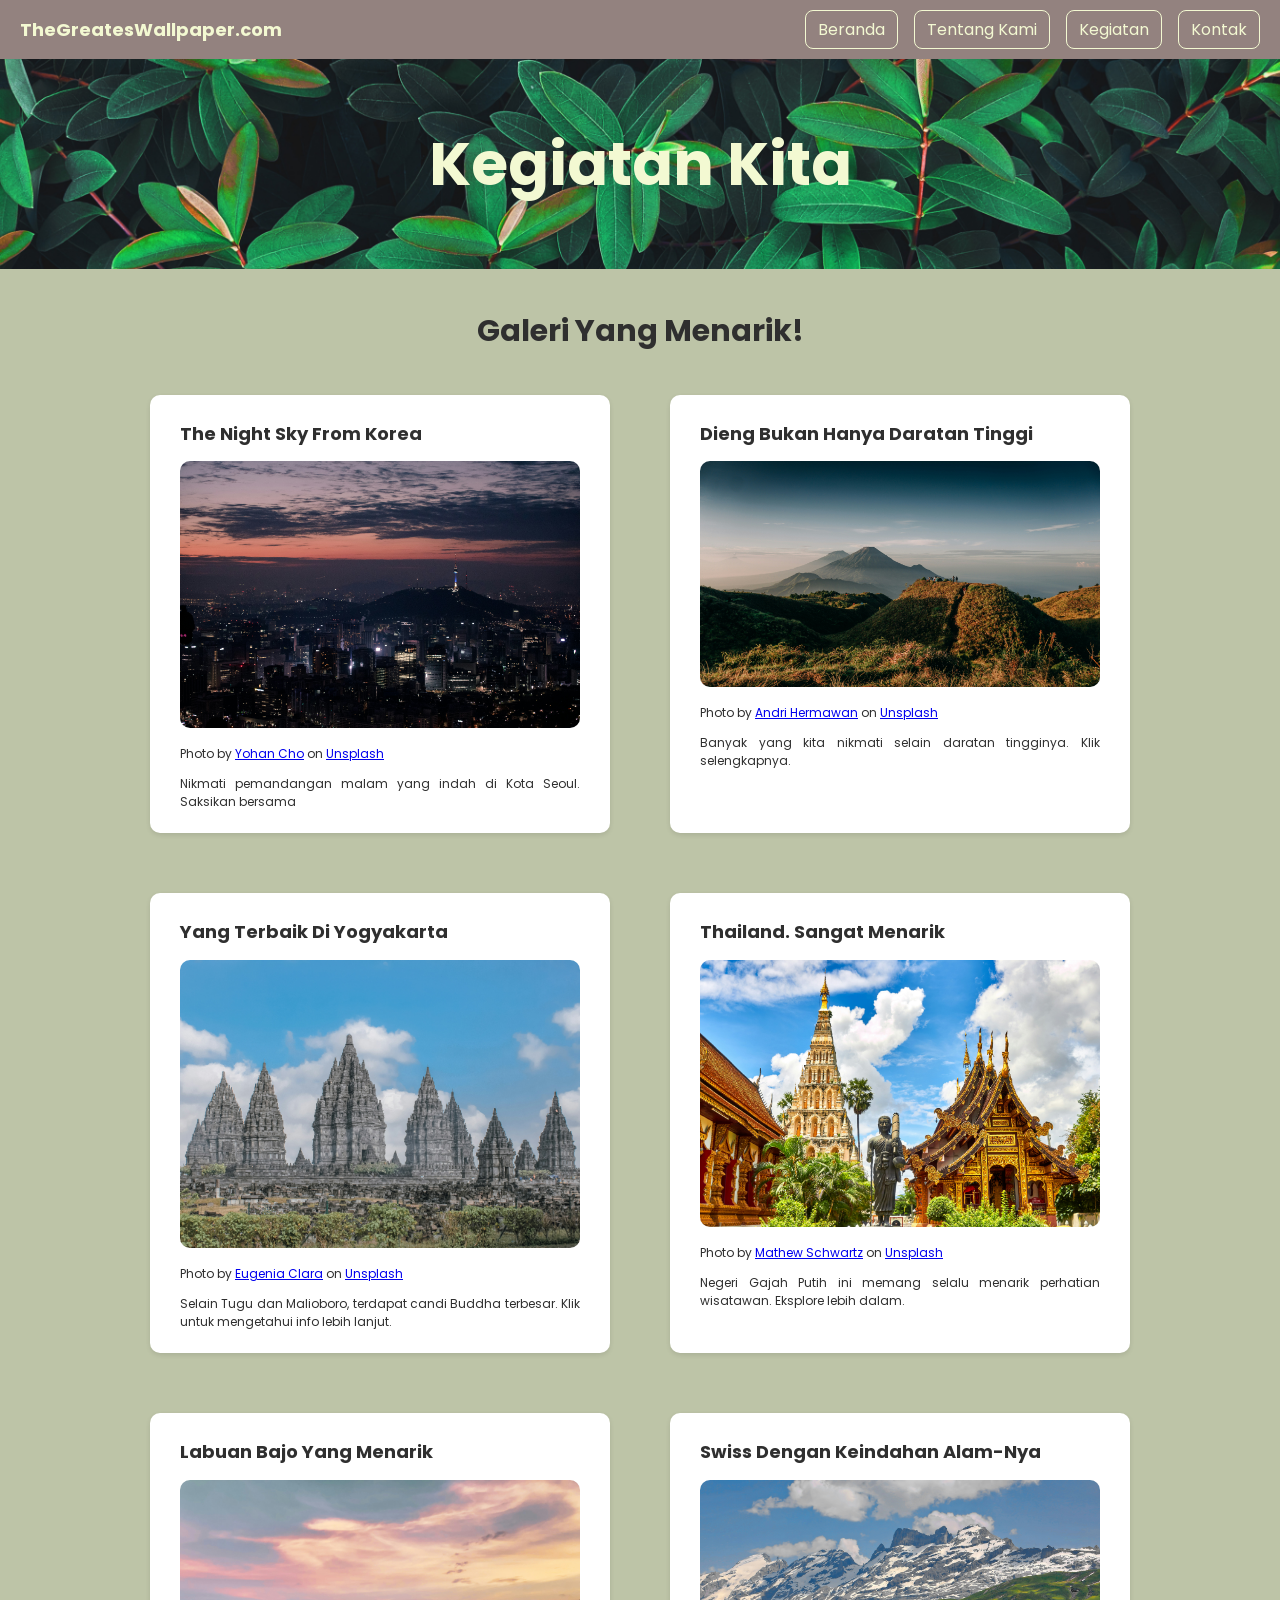
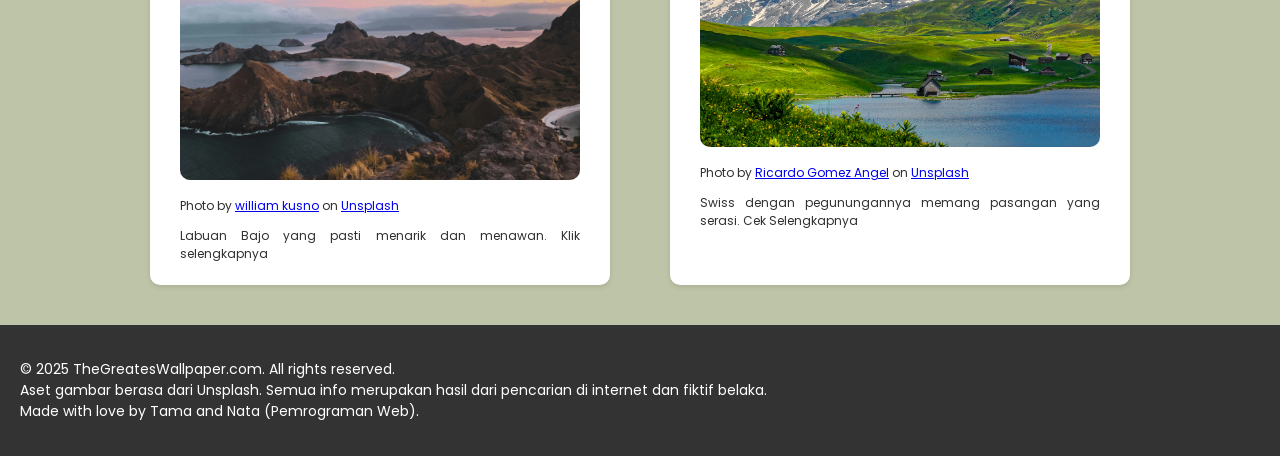
==== kegiatan.html @ 0dd3b31b "commit pertama" ====
<!DOCTYPE html>
<html lang="id">
<head>
    <meta charset="UTF-8">
    <meta name="viewport" content="width=device-width, initial-scale=1.0">
    <title>TheGreatesWallpaper.com</title>
    <link rel="stylesheet" href="style.css">
    <script src="script.js" defer></script>
    </head>
    <body>
        <div class="wrapper">

        <nav class="navbar">
            <div class="logo">TheGreatesWallpaper.com</div>
            <button class="menu-toggle" onclick="toggleMenu()">☰</button>
          
            <div class="nav-links" id="navLinks">
              <a href="index.html">Beranda</a>
              <a href="tentang.html">Tentang Kami</a>
              <a href="kegiatan.html">Kegiatan</a>
              <a href="kontak.html">Kontak</a>
            </div>
          </nav>
          
            <header>
                <h1 id="judul">Kegiatan Kita</h1>
            </header> 
            <main>
                <h1 id="subjudul">Galeri Yang Menarik!</h1>
                    <div class="container">
                        <article>
                            <h1>The Night Sky From Korea</h1>
                            <img src="assets/yohan-cho-Mwvhyd22Lyw-unsplash.jpg" alt="Gambar Acara Menarik">
                            <p>Photo by <a href="https://unsplash.com/@yohoney?utm_content=creditCopyText&utm_medium=referral&utm_source=unsplash">Yohan Cho</a> 
                                on <a href="https://unsplash.com/photos/lighted-city-skyline-at-night-Mwvhyd22Lyw?utm_content=creditCopyText&utm_medium=referral&utm_source=unsplash">Unsplash</a>
                            </p>
                            <p>Nikmati pemandangan malam yang indah di Kota Seoul. Saksikan bersama</p>
                           </article>
                           <article>
                            <h1>Dieng Bukan Hanya Daratan Tinggi</h1>
                            <img src="assets/andri-hermawan-mZjSvUtky1A-unsplash.jpg" alt="Gambar Acara Menarik">
                            <p>Photo by <a href="https://unsplash.com/@andrhrw_?utm_content=creditCopyText&utm_medium=referral&utm_source=unsplash">Andri Hermawan</a>
                                on <a href="https://unsplash.com/photos/green-grass-field-near-mountain-under-blue-sky-during-daytime-mZjSvUtky1A?utm_content=creditCopyText&utm_medium=referral&utm_source=unsplash">Unsplash</a>
                            </p>
                            <p>Banyak yang kita nikmati selain daratan tingginya. Klik selengkapnya.</p>
                           </article>
                           <article>
                            <h1>Yang Terbaik Di Yogyakarta</h1>
                            <img src="assets/eugenia-clara-_QTeGT478_8-unsplash.jpg" alt="Gambar Acara Menarik">
                            <p>Photo by <a href="https://unsplash.com/@eugeniaclara?utm_content=creditCopyText&utm_medium=referral&utm_source=unsplash">Eugenia Clara</a> 
                                on <a href="https://unsplash.com/photos/angkor-wat-during-daytime-_QTeGT478_8?utm_content=creditCopyText&utm_medium=referral&utm_source=unsplash">Unsplash</a>
                            </p>
                            <p>Selain Tugu dan Malioboro, terdapat candi Buddha terbesar. Klik untuk mengetahui info lebih lanjut.</p>
                       </article>

                       <article>
                        <h1>Thailand. Sangat Menarik</h1>
                        <img src="assets/mathew-schwartz-gsllxmVO4HQ-unsplash.jpg" alt="Gambar Acara Menarik">
                        <p>Photo by <a href="https://unsplash.com/@cadop?utm_content=creditCopyText&utm_medium=referral&utm_source=unsplash">Mathew Schwartz</a> 
                            on <a href="https://unsplash.com/photos/standing-statue-and-temples-landmark-during-daytime-gsllxmVO4HQ?utm_content=creditCopyText&utm_medium=referral&utm_source=unsplash">Unsplash</a>
                        </p>
                        <p>Negeri Gajah Putih ini memang selalu menarik perhatian wisatawan. Eksplore lebih dalam.</p>
                       </article>
                       <article>
                        <h1>Labuan Bajo Yang Menarik</h1>
                        <img src="assets/william-kusno-tq_h8bCNhKQ-unsplash.jpg" alt="Gambar Acara Menarik">
                        <p>Photo by <a href="https://unsplash.com/@williamkusno?utm_content=creditCopyText&utm_medium=referral&utm_source=unsplash">william kusno</a>
                            on <a href="https://unsplash.com/photos/body-of-water-between-mountains-during-sunset-tq_h8bCNhKQ?utm_content=creditCopyText&utm_medium=referral&utm_source=unsplash">Unsplash</a>
                        </p>
                        <p>Labuan Bajo yang pasti menarik dan menawan. Klik selengkapnya</p>
                       </article>
                       <article>
                        <h1>Swiss Dengan Keindahan Alam-Nya</h1>
                        <img src="assets/ricardo-gomez-angel-58uZCE8zrdk-unsplash.jpg" alt="Gambar Acara Menarik">
                        <p>Photo by <a href="https://unsplash.com/@rgaleriacom?utm_content=creditCopyText&utm_medium=referral&utm_source=unsplash">Ricardo Gomez Angel</a> 
                            on <a href="https://unsplash.com/photos/mountain-and-houses-58uZCE8zrdk?utm_content=creditCopyText&utm_medium=referral&utm_source=unsplash">Unsplash</a></p>
                        <p>Swiss dengan pegunungannya memang pasangan yang serasi. Cek Selengkapnya</p>
                       </article>
            </main>

            <footer>
                <p>
                    &copy; 2025 TheGreatesWallpaper.com. All rights reserved.
                    <br>Aset gambar berasa dari Unsplash.
                    Semua info merupakan hasil dari pencarian di internet dan fiktif belaka.<br>
                    Made with love by Tama and Nata (Pemrograman Web).
                </p>
            </footer>
        </div>
    </body>
---- style.css ----
@import url('https://fonts.googleapis.com/css2?family=Poppins:ital,wght@0,100;0,200;0,300;0,400;0,500;0,600;0,700;0,800;0,900;1,100;1,200;1,300;1,400;1,500;1,600;1,700;1,800;1,900&display=swap');

:root {
    --cinereous: #93827fff;
    --cream: #f3f9d2ff;
    --sage: #bdc4a7ff;
    --jet: #2f2f2fff;
    --cambridge-blue: #92b4a7ff;
}

.wrapper {
    display: flex;
    flex-direction: column;
    min-height: 100vh;
  }

  .logo{
    font-weight: bold;
    color: var(--cream);
  }
body{
    font-family: 'Poppins', sans-serif;
    background-color: white;
    padding: 0;
    margin: 0;
    height: 100%;
}


header{
    padding: 20px 50px;
    background-image: url(2688x1511-WALLSBYJFL.jpg);
    background-size: cover;
    color: var(--jet);
    text-align: left;
    font-size: 30px;
}


#gambarheader{
    filter: brightness(0.5);
}

#judul{
    text-align: center;
    color: var(--cream);
}

#subjudul{
    text-align: center;
    color: var(--jet);
    font-size: 30px;
}

.navbar {
    display: flex;
    justify-content: space-between;
    align-items: center;
    background-color: var(--cinereous);
    padding: 10px 20px;
    position: sticky;
    top: 0;
    z-index: 1000;
}
  
  .logo {
    font-weight: bold;
    font-size: 18px;
  }
  
  .nav-links {
    display: flex;
    gap: 16px;
  }
  
  .nav-links a {
    text-decoration: none;
    color: var(--cream);
    padding: 6px 12px;
    border: 1px solid var(--cream);
    border-radius: 8px;
  }
  
  .menu-toggle {
    display: none;
    font-size: 24px;
    background: none;
    border: none;
    cursor: pointer;
  }


main{
    background-color: var(--sage);
    padding: 20px 50px;
    text-align: left;
    color: var(--jet);
    flex: 1;
}

article {
    background-color: white;
    box-shadow: 0 2px 5px rgba(0,0,0,0.1);
    border-radius: 10px;
    padding: 10px 30px;
    text-align: justify;
    max-width: 400px;
    min-width: 200px;
    flex: 1 1 300px;
    transition: transform 0.5s ease-in-out, box-shadow 0.5s ease-in-out;
}

article:hover {
    transform: translateY(-10px);
    box-shadow: 0 12px 24px rgba(0, 0, 0, 0.2); 
}

#tentang{
    background-color: var(--cream);
    padding: 20px 50px;
    text-align: justify;
    width: 100%;
    max-width: 800px;
    font-size: 20px;
    color: var(--jet);
    flex: 1;
}

.container {
    display: flex;
    justify-content: center;
    gap: 60px;
    padding: 20px ;
    flex-wrap: wrap;
    font-size: 12px;
}

form{
    background-color: var(--cream);
    width: 100%;
    max-width: 500px;
    padding: 30px;
    border-radius: 12px;
}

textarea{
    font-family: poppins, sans-serif;
    font-size: 14px;
    padding: 10px;
    resize: none;
    width: 100%;
    box-sizing: border-box;
    min-height: 150px;
    max-height: 400px;  
    border: none;
    border-radius: 12px;
    border: 1px solid var(--jet);
}

input{
    font-family: poppins, sans-serif;
    font-size: 14px;
    padding: 10px;
    width: 80%;
    max-width: 300px;
    border-radius: 12px;
    border: 1px solid var(--jet);
}

label{
    font-size: 18px;
}

button{
    background-color: var(--cinereous);
    color: white;
    border: none;
    padding: 10px 20px;
    border-radius: 12px;
    font-size: 16px;
    cursor: pointer;
}

img {
    max-width: 100%;
    border-radius: 10px;
}

.contact-info{
    background-color: var(--cream);
    padding: 20px;
    width: 100%;
    max-width: fit-content;
    border-radius: 10px;
    box-shadow: 0 2px 5px rgba(0,0,0,0.1);
}

.contact-info h2{
    font-size: 24px;
    margin-bottom: 10px;
}

.sosmed{
    display: flex;
    align-items: center;
    gap: 10px;
    width: fit-content;
    padding: 15px 0px;
}

span{
    font-size: clamp(14px, 2vw, 20px);
    color: var(--jet);
}

footer {
    background-color: #333;
    color: white;
    padding: 20px 0;
    font-size: 14px;
    margin: 0;
}

footer p{
    padding: 0px 20px;
}

@media (max-width: 768px) {
    .nav-links {
      display: none;
      flex-direction: column;
      position: absolute;
      top: 60px;
      right: 20px;
      background-color: var(--cinereous);
      padding: 10px;
      border-radius: 10px;
      width: 160px;
    }
  
    .nav-links.show {
      display: flex;
    }
  
    .menu-toggle {
      display: block;
    }

  }
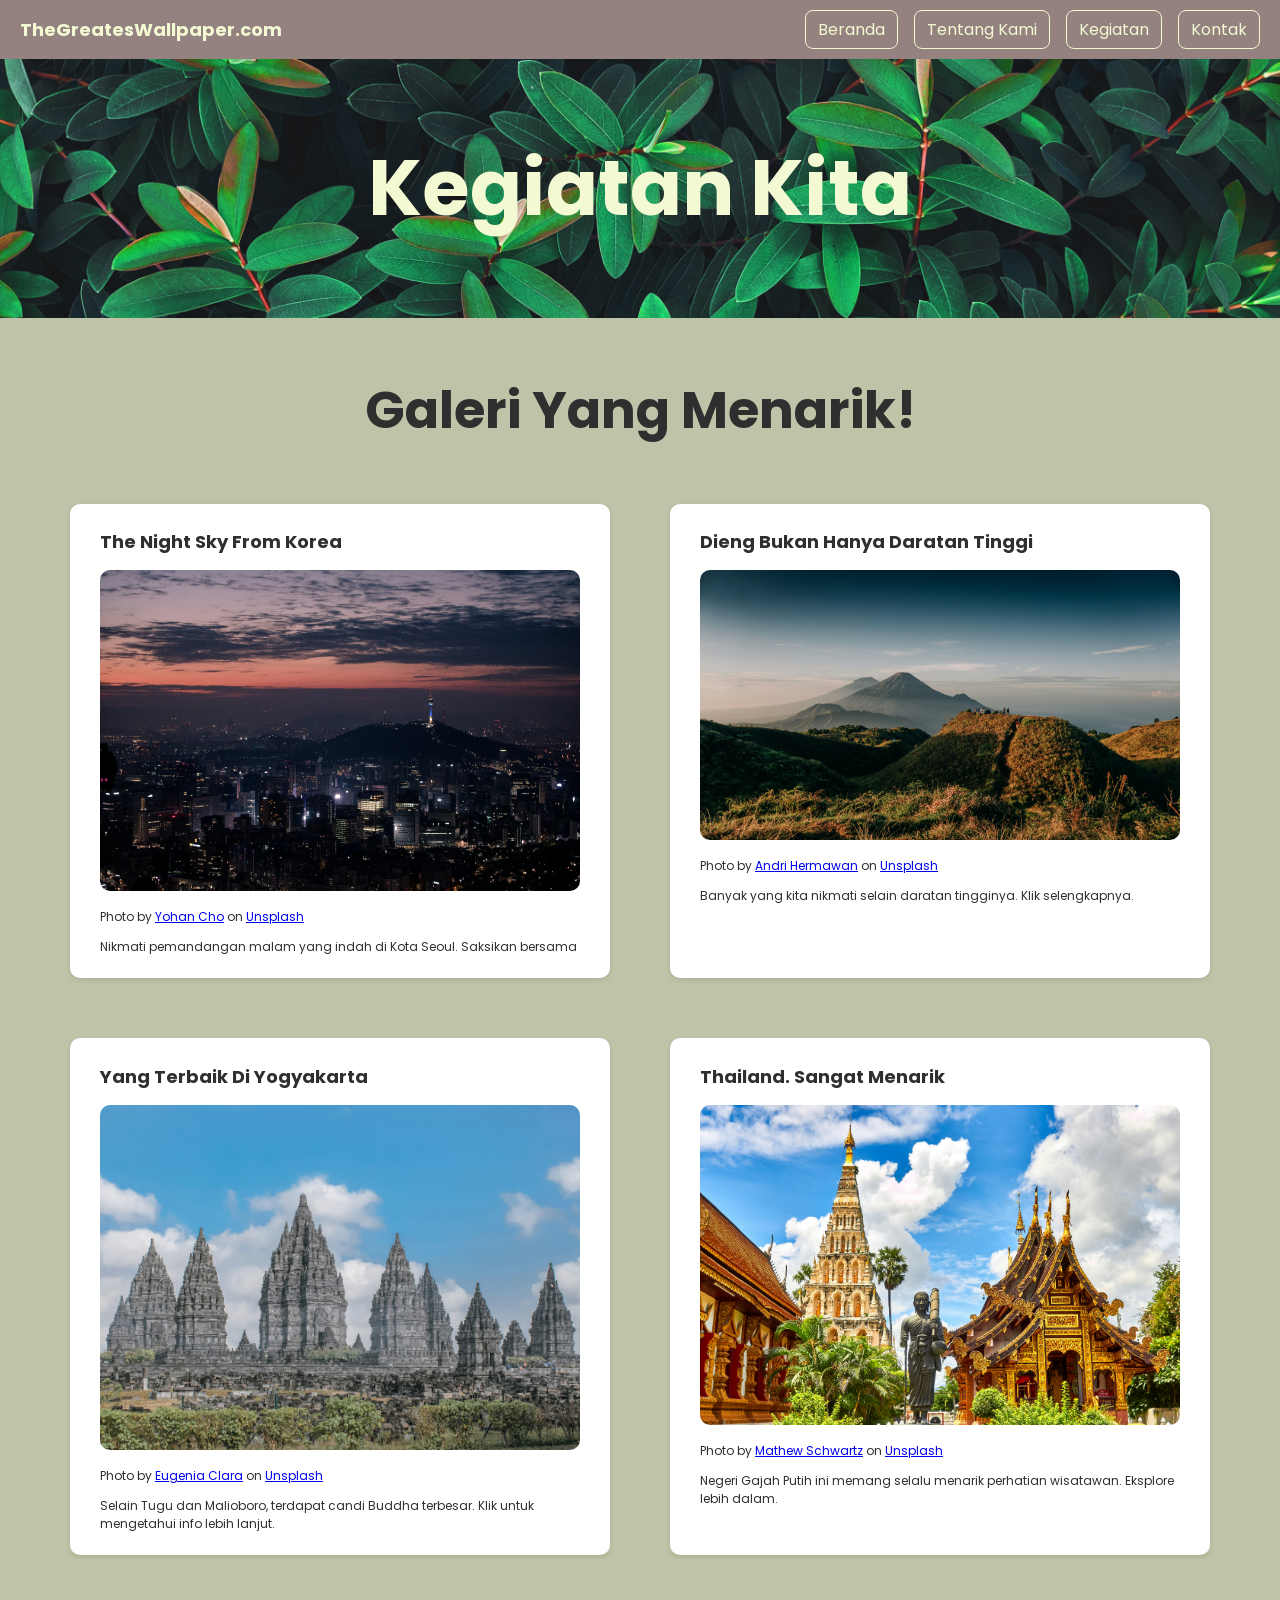
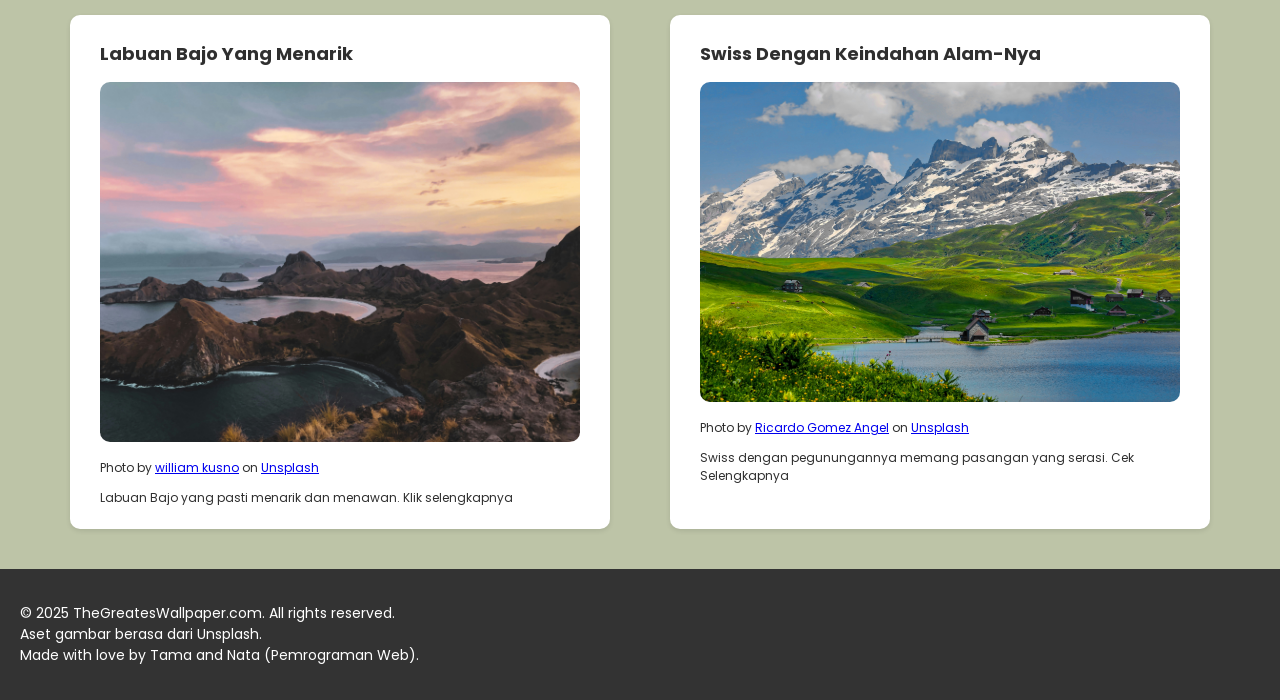
==== commit 2b635d76: "update project" ====
--- a/kegiatan.html
+++ b/kegiatan.html
@@ -81,8 +81,7 @@
             <footer>
                 <p>
                     &copy; 2025 TheGreatesWallpaper.com. All rights reserved.
-                    <br>Aset gambar berasa dari Unsplash.
-                    Semua info merupakan hasil dari pencarian di internet dan fiktif belaka.<br>
+                    <br>Aset gambar berasa dari Unsplash.<br>
                     Made with love by Tama and Nata (Pemrograman Web).
                 </p>
             </footer>
--- a/style.css
+++ b/style.css
@@ -14,10 +14,8 @@
     min-height: 100vh;
   }
 
-  .logo{
-    font-weight: bold;
-    color: var(--cream);
-  }
+
+
 body{
     font-family: 'Poppins', sans-serif;
     background-color: white;
@@ -32,8 +30,7 @@
     background-image: url(2688x1511-WALLSBYJFL.jpg);
     background-size: cover;
     color: var(--jet);
-    text-align: left;
-    font-size: 30px;
+    font-size: 3vw;
 }
 
 
@@ -49,7 +46,7 @@
 #subjudul{
     text-align: center;
     color: var(--jet);
-    font-size: 30px;
+    font-size: 4vw;
 }
 
 .navbar {
@@ -66,6 +63,8 @@
   .logo {
     font-weight: bold;
     font-size: 18px;
+    color: var(--cream);
+    text-decoration: none;
   }
   
   .nav-links {
@@ -103,8 +102,8 @@
     box-shadow: 0 2px 5px rgba(0,0,0,0.1);
     border-radius: 10px;
     padding: 10px 30px;
-    text-align: justify;
-    max-width: 400px;
+    text-align: left;
+    max-width: 500px;
     min-width: 200px;
     flex: 1 1 300px;
     transition: transform 0.5s ease-in-out, box-shadow 0.5s ease-in-out;
@@ -117,11 +116,11 @@
 
 #tentang{
     background-color: var(--cream);
-    padding: 20px 50px;
-    text-align: justify;
-    width: 100%;
-    max-width: 800px;
-    font-size: 20px;
+    padding: 20px ;
+    text-align: left;
+    width: 100%;
+    max-width: 1000px;
+    font-size: 1.5vw;
     color: var(--jet);
     flex: 1;
 }
@@ -190,7 +189,7 @@
     background-color: var(--cream);
     padding: 20px;
     width: 100%;
-    max-width: fit-content;
+    width: fit-content;
     border-radius: 10px;
     box-shadow: 0 2px 5px rgba(0,0,0,0.1);
 }
@@ -208,8 +207,13 @@
     padding: 15px 0px;
 }
 
+.sosmed img{
+    width: 100%;
+    transition: transform 0.3s ease-in-out;
+}
+
 span{
-    font-size: clamp(14px, 2vw, 20px);
+    font-size: 2;
     color: var(--jet);
 }
 
@@ -224,6 +228,7 @@
 footer p{
     padding: 0px 20px;
 }
+
 
 @media (max-width: 768px) {
     .nav-links {
@@ -237,7 +242,10 @@
       border-radius: 10px;
       width: 160px;
     }
-  
+    
+    .logo{
+        font-size: 16px;
+    }
     .nav-links.show {
       display: flex;
     }
@@ -246,4 +254,24 @@
       display: block;
     }
 
-  }
+    footer p{
+        font-size: 10px;
+    }
+
+    #tentang{
+        font-size: 10px;
+    }
+
+  }
+
+@media (max-width: 480px) {
+    .logo{
+        font-size: 14px;
+    }
+
+    footer p{
+        font-size: 8px;
+    }
+
+
+}
